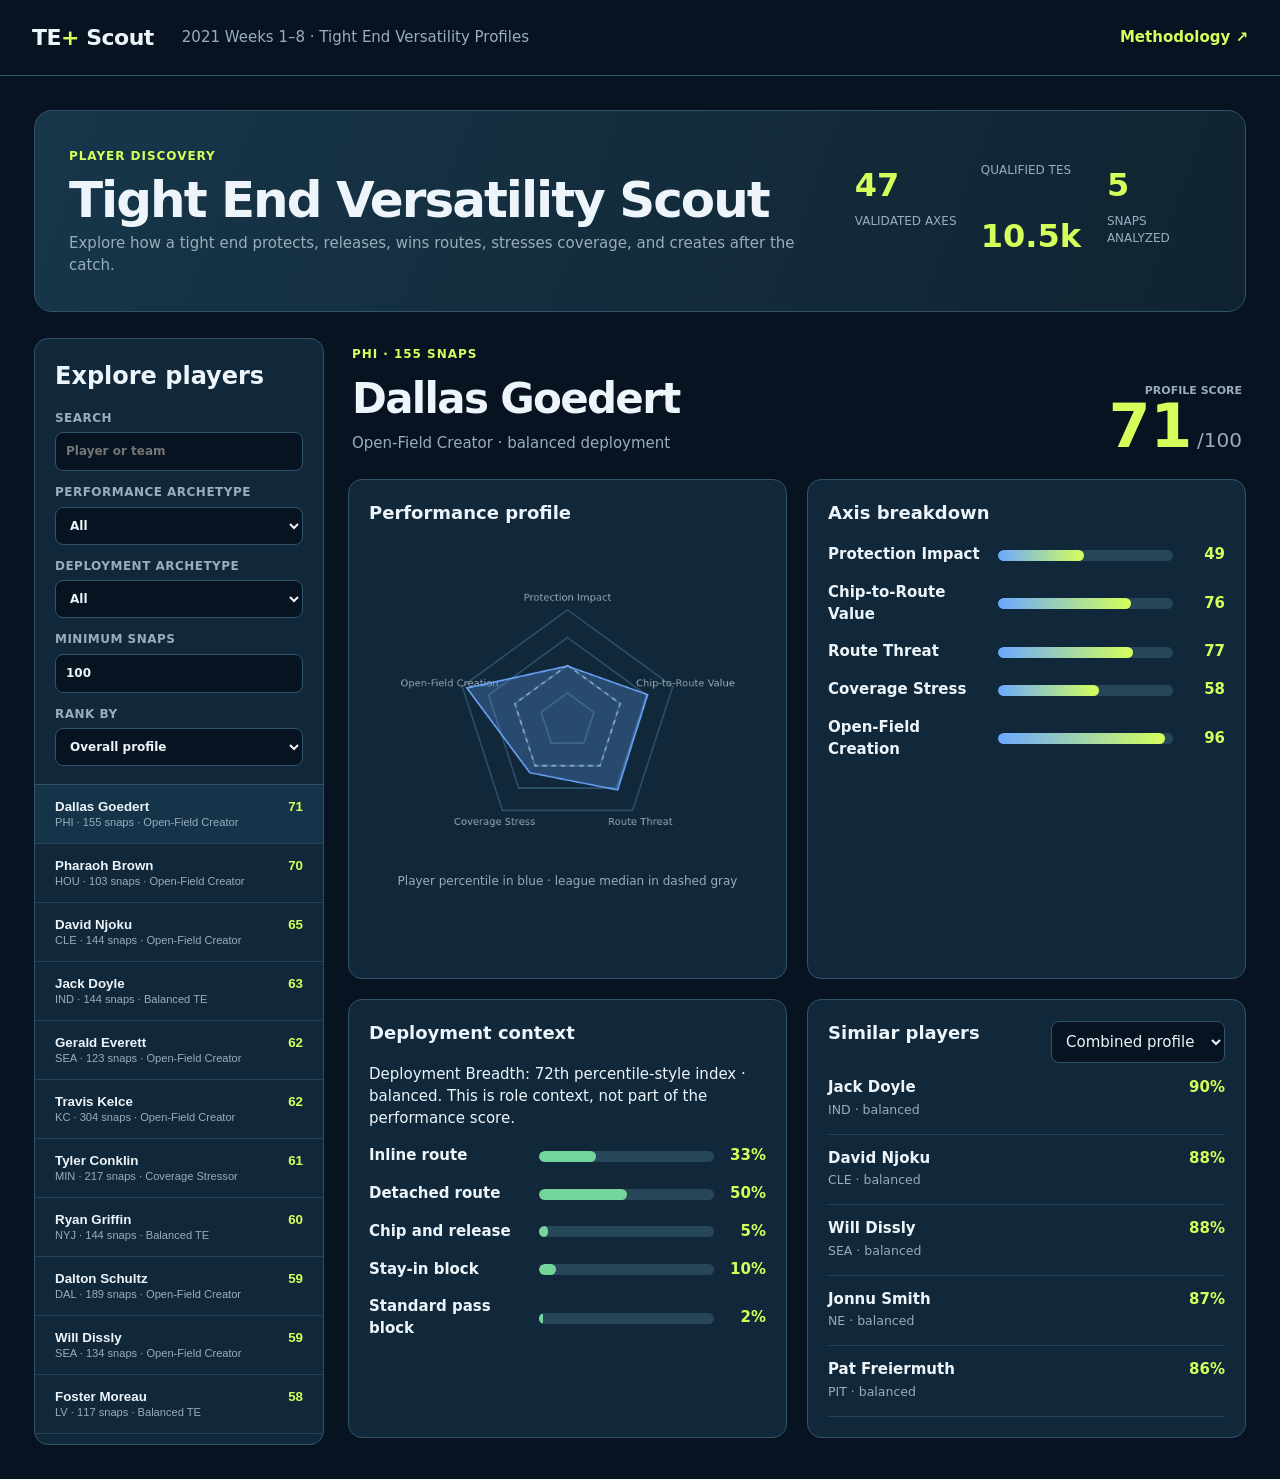
==== web/index.html @ d17024dc "Add interactive TE visualization tool Co-authored-by: Copilot <223556219+Copilot@users.noreply.githu" ====
<!doctype html>
<html lang="en">
  <head>
    <meta charset="utf-8">
    <meta name="viewport" content="width=device-width, initial-scale=1">
    <title>TE Versatility Scout</title>
    <link rel="stylesheet" href="styles.css">
  </head>
  <body>
    <header>
      <a class="brand" href="#">TE<span>+</span> Scout</a>
      <p>2021 Weeks 1–8 · Tight End Versatility Profiles</p>
      <a class="methodology" href="../IMPLEMENTATION_HANDOFF.md" target="_blank">Methodology ↗</a>
    </header>
    <main>
      <section class="intro">
        <div>
          <span class="eyebrow">PLAYER DISCOVERY</span>
          <h1>Tight End Versatility Scout</h1>
          <p>Explore how a tight end protects, releases, wins routes, stresses coverage, and creates after the catch.</p>
        </div>
        <div class="snapshot">
          <strong id="eligible-count">—</strong><span>qualified TEs</span>
          <strong>5</strong><span>validated axes</span>
          <strong id="snap-count">—</strong><span>snaps analyzed</span>
        </div>
      </section>

      <section class="workspace">
        <aside class="explorer">
          <h2>Explore players</h2>
          <label>Search <input id="search" type="search" placeholder="Player or team"></label>
          <label>Performance archetype <select id="performance-filter"><option value="">All</option></select></label>
          <label>Deployment archetype <select id="deployment-filter"><option value="">All</option></select></label>
          <label>Minimum snaps <input id="min-snaps" type="number" min="0" value="100"></label>
          <label>Rank by <select id="sort-by"></select></label>
          <div id="player-list" class="player-list"></div>
        </aside>

        <section class="profile">
          <div id="empty-state" class="empty-state">Select a player to inspect their profile.</div>
          <div id="profile-content" hidden>
            <div class="profile-heading">
              <div>
                <span id="team" class="eyebrow"></span>
                <h2 id="player-name"></h2>
                <p id="profile-subtitle"></p>
              </div>
              <div class="score">
                <span>PROFILE SCORE</span>
                <strong id="overall-score"></strong>
                <small>/100</small>
              </div>
            </div>

            <div class="profile-grid">
              <article class="panel radar-panel">
                <h3>Performance profile</h3>
                <canvas id="radar" width="520" height="430" aria-label="Player performance radar chart"></canvas>
                <p class="caption">Player percentile in blue · league median in dashed gray</p>
              </article>
              <article class="panel">
                <h3>Axis breakdown</h3>
                <div id="axis-bars"></div>
              </article>
            </div>

            <div class="profile-grid">
              <article class="panel">
                <h3>Deployment context</h3>
                <p id="deployment-summary"></p>
                <div id="role-bars"></div>
              </article>
              <article class="panel">
                <div class="panel-title-row">
                  <h3>Similar players</h3>
                  <select id="similarity-mode">
                    <option value="combined">Combined profile</option>
                    <option value="performance">Performance only</option>
                    <option value="role">Role only</option>
                  </select>
                </div>
                <div id="similar-list"></div>
              </article>
            </div>
          </div>
        </section>
      </section>
    </main>
    <script src="app.js"></script>
  </body>
</html>
---- web/styles.css ----
:root {
  --bg: #071321;
  --surface: #10283a;
  --surface-light: #163449;
  --line: #31536a;
  --text: #edf5fa;
  --muted: #99adbc;
  --accent: #d5ff5a;
  --blue: #6ca8ff;
  --good: #74d59a;
}

* { box-sizing: border-box; }
body { margin: 0; background: var(--bg); color: var(--text); font: 15px/1.45 Inter, ui-sans-serif, system-ui, sans-serif; }
header { height: 76px; border-bottom: 1px solid var(--line); display: flex; align-items: center; gap: 28px; padding: 0 max(32px, calc((100vw - 1440px) / 2)); }
.brand { color: var(--text); font-size: 22px; font-weight: 800; text-decoration: none; letter-spacing: -.5px; }
.brand span { color: var(--accent); }
header p { color: var(--muted); margin: 0; flex: 1; }
.methodology { color: var(--accent); font-weight: 700; text-decoration: none; }
main { max-width: 1440px; margin: auto; padding: 34px; }
.intro { background: linear-gradient(110deg, #17364a, #102330); border: 1px solid var(--line); border-radius: 18px; padding: 34px; display: flex; justify-content: space-between; gap: 24px; }
.eyebrow { color: var(--accent); font-size: 12px; font-weight: 800; letter-spacing: .08em; text-transform: uppercase; }
h1 { margin: 7px 0; font-size: clamp(30px, 4vw, 50px); line-height: 1.05; letter-spacing: -.04em; }
h2 { margin: 0 0 16px; font-size: 24px; } h3 { margin: 0 0 18px; font-size: 18px; }
.intro p, .caption { color: var(--muted); margin: 0; }
.snapshot { display: grid; grid-template-columns: repeat(3, minmax(74px, 1fr)); align-content: center; gap: 4px 22px; }
.snapshot strong { color: var(--accent); font-size: 32px; } .snapshot span { color: var(--muted); font-size: 12px; text-transform: uppercase; }
.workspace { display: grid; grid-template-columns: 290px 1fr; gap: 24px; margin-top: 26px; }
.explorer, .panel { background: var(--surface); border: 1px solid var(--line); border-radius: 14px; padding: 20px; }
label { display: block; color: var(--muted); font-size: 12px; font-weight: 700; margin: 13px 0; text-transform: uppercase; letter-spacing: .04em; }
input, select { width: 100%; margin-top: 5px; padding: 10px; border: 1px solid var(--line); border-radius: 8px; color: var(--text); background: var(--bg); font: inherit; }
.player-list { border-top: 1px solid var(--line); margin: 18px -20px -20px; max-height: 660px; overflow-y: auto; }
.player { background: transparent; border: 0; border-bottom: 1px solid #244457; color: var(--text); cursor: pointer; display: block; padding: 14px 20px; text-align: left; width: 100%; }
.player:hover, .player.selected { background: var(--surface-light); }
.player strong { display: block; }.player small { color: var(--muted); }.player .mini-score { color: var(--accent); float: right; font-weight: 800; }
.profile-heading { display: flex; align-items: end; justify-content: space-between; margin: 5px 4px 24px; }
.profile-heading h2 { font-size: 42px; letter-spacing: -.04em; margin: 4px 0; }.profile-heading p { color: var(--muted); margin: 0; }
.score { text-align: right; }.score span { color: var(--muted); display: block; font-size: 11px; font-weight: 800; }.score strong { color: var(--accent); font-size: 60px; line-height: .9; }.score small { color: var(--muted); font-size: 20px; }
.profile-grid { display: grid; grid-template-columns: 1fr 1fr; gap: 20px; margin-top: 20px; }
.radar-panel { min-height: 500px; }.radar-panel canvas { display: block; height: auto; max-width: 100%; width: 100%; }
.caption { font-size: 12px; text-align: center; }
.axis-row, .role-row { display: grid; grid-template-columns: 160px 1fr 42px; gap: 10px; align-items: center; margin: 16px 0; }
.axis-row span, .role-row span { font-weight: 700; }.bar { background: #27465a; border-radius: 99px; height: 11px; overflow: hidden; }.bar i { background: linear-gradient(90deg, var(--blue), var(--accent)); border-radius: inherit; display: block; height: 100%; }
.role-row i { background: var(--good); }.value { color: var(--accent); font-weight: 800; text-align: right; }
.panel-title-row { align-items: center; display: flex; justify-content: space-between; gap: 16px; }.panel-title-row select { width: auto; margin: 0; }
.similar { border-bottom: 1px solid #244457; cursor: pointer; display: grid; grid-template-columns: 1fr auto; gap: 8px; padding: 13px 0; }.similar:hover { color: var(--accent); }.similar small { color: var(--muted); }.similar strong { color: var(--accent); }
.empty-state { background: var(--surface); border: 1px dashed var(--line); border-radius: 14px; color: var(--muted); padding: 60px 20px; text-align: center; }
@media (max-width: 900px) { header { padding: 0 18px; } header p { display: none; } main { padding: 18px; }.intro, .workspace, .profile-grid { grid-template-columns: 1fr; display: grid; }.snapshot { grid-template-columns: repeat(3, 1fr); }.player-list { max-height: 300px; }.axis-row, .role-row { grid-template-columns: 120px 1fr 38px; }.profile-heading h2 { font-size: 34px; } }
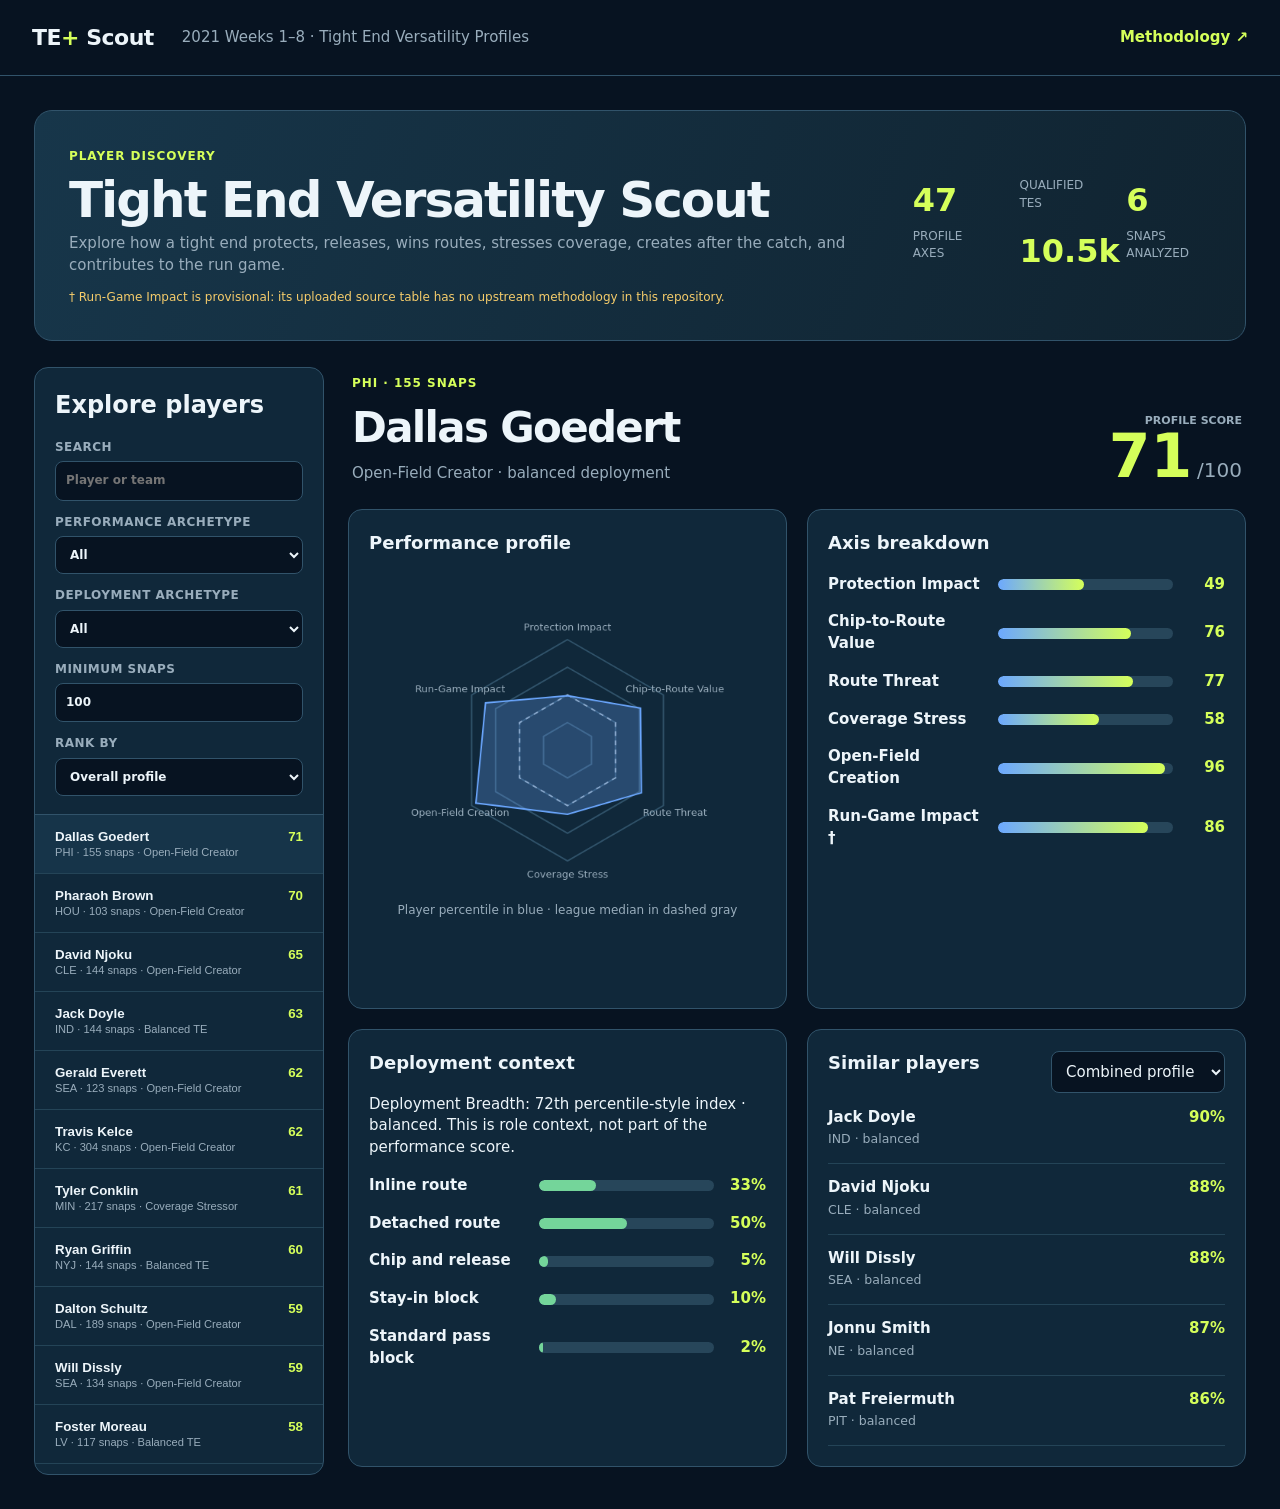
==== commit ae985301: "Add provisional tight end run impact axis Co-authored-by: Copilot <223556219+Copilot@users.noreply.g" ====
--- a/web/index.html
+++ b/web/index.html
@@ -17,11 +17,12 @@
         <div>
           <span class="eyebrow">PLAYER DISCOVERY</span>
           <h1>Tight End Versatility Scout</h1>
-          <p>Explore how a tight end protects, releases, wins routes, stresses coverage, and creates after the catch.</p>
+          <p>Explore how a tight end protects, releases, wins routes, stresses coverage, creates after the catch, and contributes to the run game.</p>
+          <p class="provisional-note">† Run-Game Impact is provisional: its uploaded source table has no upstream methodology in this repository.</p>
         </div>
         <div class="snapshot">
           <strong id="eligible-count">—</strong><span>qualified TEs</span>
-          <strong>5</strong><span>validated axes</span>
+          <strong id="axis-count">—</strong><span>profile axes</span>
           <strong id="snap-count">—</strong><span>snaps analyzed</span>
         </div>
       </section>
--- a/web/styles.css
+++ b/web/styles.css
@@ -23,6 +23,7 @@
 h1 { margin: 7px 0; font-size: clamp(30px, 4vw, 50px); line-height: 1.05; letter-spacing: -.04em; }
 h2 { margin: 0 0 16px; font-size: 24px; } h3 { margin: 0 0 18px; font-size: 18px; }
 .intro p, .caption { color: var(--muted); margin: 0; }
+.intro .provisional-note { color: #f5cc6b; font-size: 12px; margin-top: 12px; max-width: 700px; }
 .snapshot { display: grid; grid-template-columns: repeat(3, minmax(74px, 1fr)); align-content: center; gap: 4px 22px; }
 .snapshot strong { color: var(--accent); font-size: 32px; } .snapshot span { color: var(--muted); font-size: 12px; text-transform: uppercase; }
 .workspace { display: grid; grid-template-columns: 290px 1fr; gap: 24px; margin-top: 26px; }
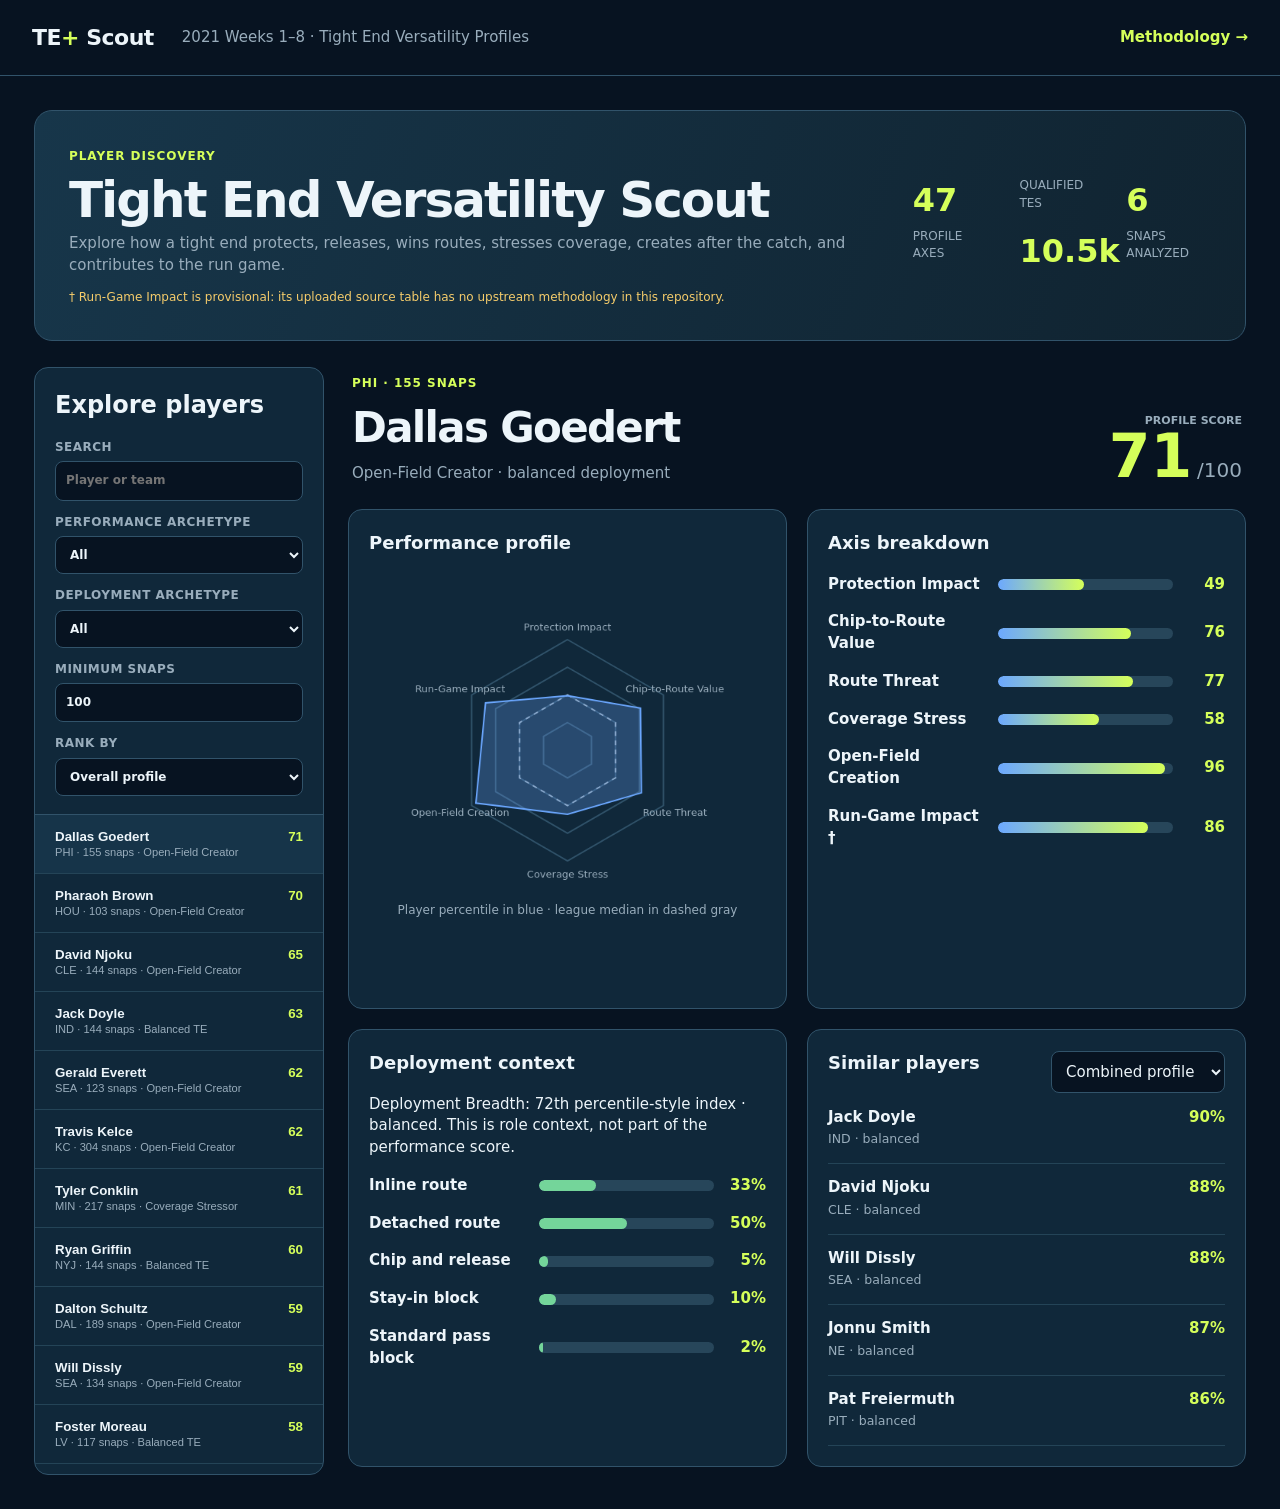
==== commit 21b87982: "Document visualization metric methodology Co-authored-by: Copilot <223556219+Copilot@users.noreply.g" ====
--- a/web/index.html
+++ b/web/index.html
@@ -10,7 +10,7 @@
     <header>
       <a class="brand" href="#">TE<span>+</span> Scout</a>
       <p>2021 Weeks 1–8 · Tight End Versatility Profiles</p>
-      <a class="methodology" href="../IMPLEMENTATION_HANDOFF.md" target="_blank">Methodology ↗</a>
+      <a class="methodology" href="methodology.html">Methodology →</a>
     </header>
     <main>
       <section class="intro">
--- a/web/styles.css
+++ b/web/styles.css
@@ -46,4 +46,6 @@
 .panel-title-row { align-items: center; display: flex; justify-content: space-between; gap: 16px; }.panel-title-row select { width: auto; margin: 0; }
 .similar { border-bottom: 1px solid #244457; cursor: pointer; display: grid; grid-template-columns: 1fr auto; gap: 8px; padding: 13px 0; }.similar:hover { color: var(--accent); }.similar small { color: var(--muted); }.similar strong { color: var(--accent); }
 .empty-state { background: var(--surface); border: 1px dashed var(--line); border-radius: 14px; color: var(--muted); padding: 60px 20px; text-align: center; }
+.methodology-page { max-width: 1160px; }.methodology-page > h1 { margin-bottom: 14px; }.lead { color: var(--muted); font-size: 18px; max-width: 880px; }.methodology-page section { margin-top: 30px; }.methodology-page h2 { margin-bottom: 14px; }.methodology-page p { color: var(--muted); }.methodology-page b { color: var(--text); }.methodology-page a { color: var(--accent); }.method-grid, .metric-cards { display: grid; gap: 16px; grid-template-columns: repeat(3, 1fr); }.method-grid h3, .metric-card h3 { margin-bottom: 8px; }.method-grid p, .metric-card p { margin: 0; }.metric-cards { grid-template-columns: repeat(2, 1fr); }.metric-card code { color: var(--accent); font-size: 12px; }.provisional-card { border-color: #a9823f; }.caveat { border-color: #a9823f; }
+@media (max-width: 900px) { .method-grid, .metric-cards { grid-template-columns: 1fr; } }
 @media (max-width: 900px) { header { padding: 0 18px; } header p { display: none; } main { padding: 18px; }.intro, .workspace, .profile-grid { grid-template-columns: 1fr; display: grid; }.snapshot { grid-template-columns: repeat(3, 1fr); }.player-list { max-height: 300px; }.axis-row, .role-row { grid-template-columns: 120px 1fr 38px; }.profile-heading h2 { font-size: 34px; } }
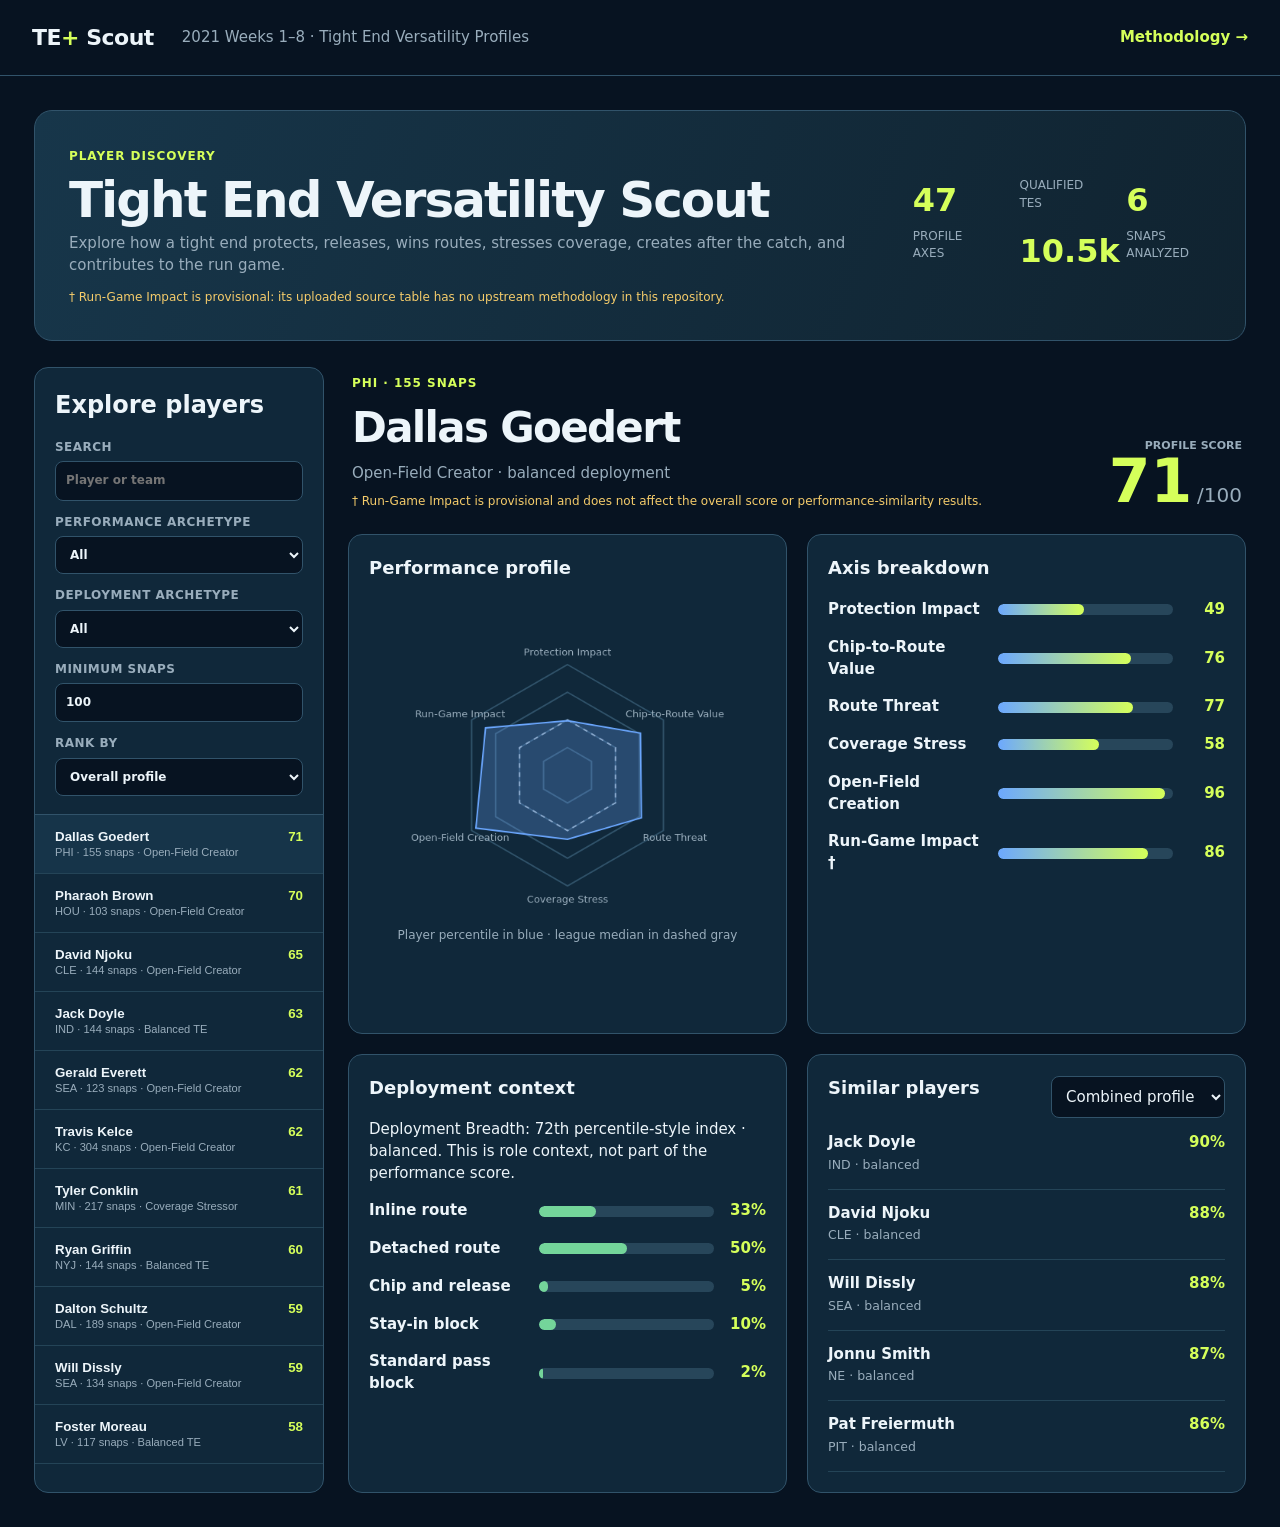
==== commit 7f02f013: "Clarify provisional run coverage in profiles Co-authored-by: Copilot <223556219+Copilot@users.norepl" ====
--- a/web/index.html
+++ b/web/index.html
@@ -46,6 +46,7 @@
                 <span id="team" class="eyebrow"></span>
                 <h2 id="player-name"></h2>
                 <p id="profile-subtitle"></p>
+                <p id="profile-note" class="profile-note"></p>
               </div>
               <div class="score">
                 <span>PROFILE SCORE</span>
--- a/web/styles.css
+++ b/web/styles.css
@@ -36,6 +36,7 @@
 .player strong { display: block; }.player small { color: var(--muted); }.player .mini-score { color: var(--accent); float: right; font-weight: 800; }
 .profile-heading { display: flex; align-items: end; justify-content: space-between; margin: 5px 4px 24px; }
 .profile-heading h2 { font-size: 42px; letter-spacing: -.04em; margin: 4px 0; }.profile-heading p { color: var(--muted); margin: 0; }
+.profile-heading .profile-note { color: #f5cc6b; font-size: 12px; margin-top: 8px; max-width: 670px; }
 .score { text-align: right; }.score span { color: var(--muted); display: block; font-size: 11px; font-weight: 800; }.score strong { color: var(--accent); font-size: 60px; line-height: .9; }.score small { color: var(--muted); font-size: 20px; }
 .profile-grid { display: grid; grid-template-columns: 1fr 1fr; gap: 20px; margin-top: 20px; }
 .radar-panel { min-height: 500px; }.radar-panel canvas { display: block; height: auto; max-width: 100%; width: 100%; }
